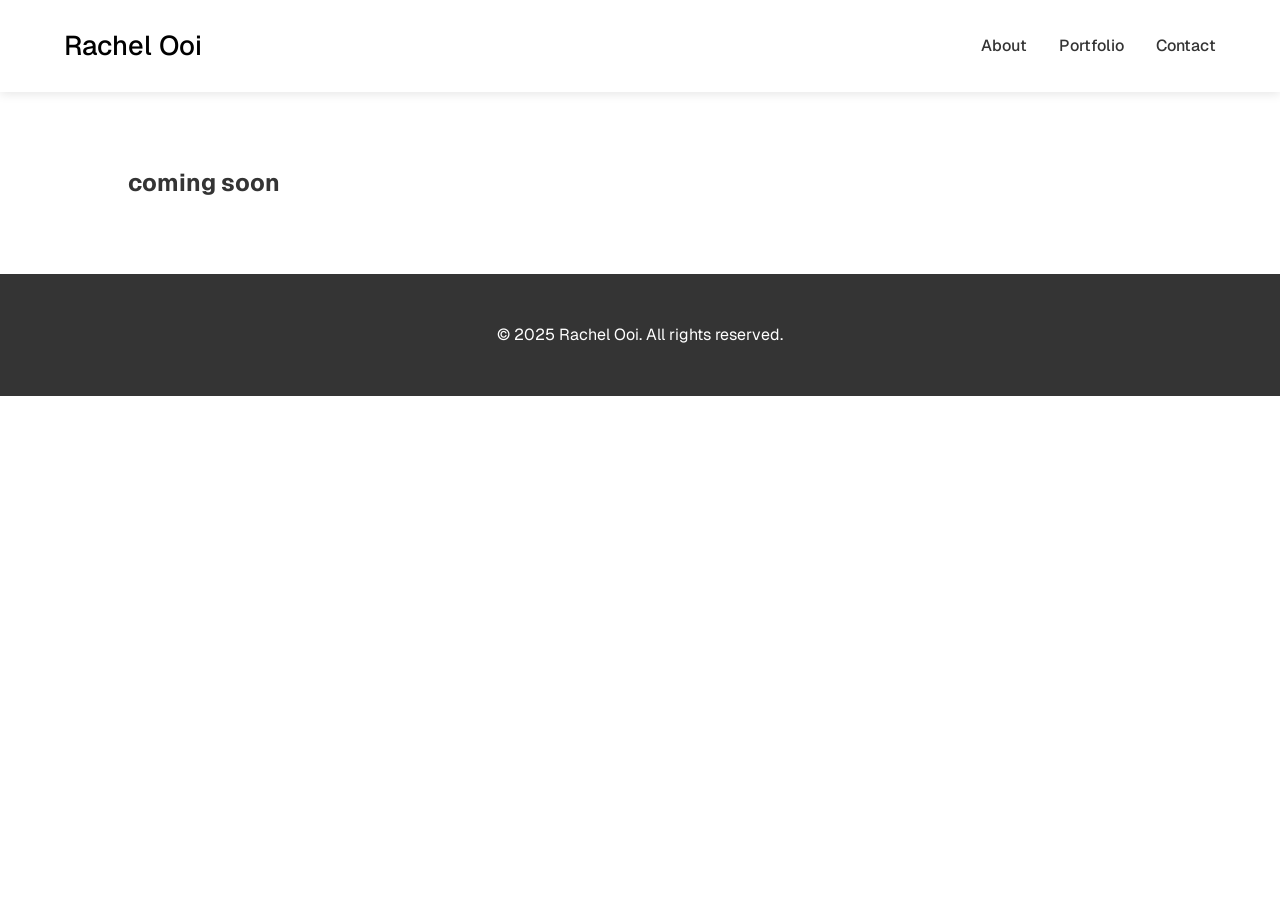
==== about.html @ 4c937dad "add pages (no content)" ====
<!DOCTYPE html>
<html lang="en">
<head>
    <meta charset="UTF-8">
    <meta name="viewport" content="width=device-width, initial-scale=1.0">
    <title>Rachel Ooi</title>
    <link rel="stylesheet" href="style.css">
    <link rel="preconnect" href="https://fonts.googleapis.com">
    <link rel="preconnect" href="https://fonts.gstatic.com" crossorigin>
    <link href="https://fonts.googleapis.com/css2?family=Caveat:wght@400..700&family=Geist:wght@100..900&display=swap" rel="stylesheet">   
</head>
<body>
    
    <div id="header-container">
       <div id="header"></div>
    </div>

    <!-- Text Sections -->
    <section class="text-section">
        <h1>coming soon</h1>
    </section>

    <div id="footer"></div>
    
    <button id="back-to-top" title="Back to Top">↑</button>

    <script src="script.js"></script>
</body>
</html>
---- style.css ----
/* style.css */
/* Reset & Base Styles */
* {
    margin: 0;
    padding: 0;
    box-sizing: border-box;
}

html {
  scroll-padding-top: 100px; /* Height of your navbar + 5-10px extra */
}

:root {
    --primary: #000000;
    --secondary: #707070;
    --dark: #343434;
    --light: #ffffff;
    --accent1: #ff4722;
    --accent2: #4ecdc4; /* unused */
}

body {
    font-family: 'Geist', Arial, sans-serif;
    line-height: 1.6;
    color: var(--dark);
    background-color: var(--light);
    margin: 0;
    min-height: 100vh;
    display: flex;
    flex-direction: column;
}

/* Header Styles */

#header-container {
    position: sticky;
    top: 0;
    z-index: 1000;
    width: 100%;
}

header {
    background-color: white;
    position: sticky;
    top: 0;
    z-index: 1000;
    box-shadow: 0 2px 10px rgba(0,0,0,0.1);
}

nav {
    display: flex;
    justify-content: space-between;
    align-items: center;
    padding: 1.5rem 5%;
    max-width: 1400px;
    margin: 0 auto;
}

.logo {
    font-size: 1.7rem;
    font-weight: 500;
    color: var(--primary);
}

.nav-links {
    display: flex;
    list-style: none;
}

.nav-links li {
    margin-left: 2rem;
}

.nav-links a {
    text-decoration: none;
    color: var(--dark);
    font-weight: 500;
}

.link {
    text-decoration: none;
    font-weight: 500;
    color: var(--primary);
}

.link:hover{
    text-decoration: underline;
    cursor: pointer;
}

.hamburger {
    display: none;
    cursor: pointer;
    background: transparent;
    border: none;
    width: 40px;
    height: 40px;
    position: relative;
    z-index: 1000;
}

.hamburger span {
    display: block;
    width: 30px;
    height: 3px;
    background: var(--primary);
    margin: 6px 0;
    border-radius: 3px;
    transition: all 0.4s cubic-bezier(0.68, -0.55, 0.27, 1.55);
    transform-origin: center;
}

/* Hamburger animation when active */
.hamburger.active span:nth-child(1) {
    transform: translateY(9px) rotate(45deg);
    background: var(--accent1);
}

.hamburger.active span:nth-child(2) {
    opacity: 0;
    transform: scale(0);
}

.hamburger.active span:nth-child(3) {
    transform: translateY(-9px) rotate(-45deg);
    background: var(--accent1);
}

/* Hero Banner */
.hero-banner {
  position: relative;
  height: 90vh; /* Adjustable height */
  max-height: 700px; /* Prevents excessive height on large screens */
  min-height: 600px; /* Minimum height */
  overflow: hidden;
  margin-bottom: 4rem; /* Creates space for next section */
}

.hero-image {
  position: absolute;
  width: 100%;
  height: 100%;
  object-fit: cover;
  z-index: 1;
}

.hero-overlay {
  position: absolute;
  top: 0;
  left: 0;
  width: 100%;
  height: 100%;
  background: linear-gradient(
    to bottom, 
    rgba(0,0,0,0.7) 0%, 
    rgba(0,0,0,0.3) 50%,
    transparent 100%
  );
  z-index: 2;
}

.hero-content {
  position: absolute;
  bottom: 15%; /* Positions content above bottom */
  left: 10%;
  max-width: 650px;
  color: white;
  z-index: 3;
  padding-right: 2rem;
}


.hero-content h1 {
  font-size: clamp(3rem, 5.5vw, 4.5rem);
  line-height: 1.15;
}

.underlined-placeholder.underlined-placeholder {
    color: transparent;
    font-family: 'Caveat', cursive;
    font-size: clamp(6rem, 8vw, 10rem);
    text-decoration: underline;
    text-decoration-color: var(--accent1);
    text-decoration-thickness: 4px;
    text-underline-offset: 8px;
    white-space: nowrap;
    font-weight: 700;
}

/*Chained selector to itself to increase specificity and override size of h1*/

.animated-text.animated-text {
    position: absolute;
    top: 0;
    left: 0;
    width: 0;
    overflow: hidden;
    white-space: nowrap;
    color: white;
    font-family: 'Caveat', cursive;
    font-size: clamp(6rem, 8vw, 10rem);
    font-weight: 700;
}

@keyframes handwriting {
    from { width: 0; }
    to { width: 100%; }
}


/* Text Sections */
.text-section {
    display: block;
    padding: 4.5rem 10%;
}

.content {
    max-width: 1400px;
    margin: 0 auto;
}


#portfolio {
    font-weight: 600;
    font-size: clamp(2.75rem, 3vw, 3.5rem);
    text-align: center;
    padding-bottom: 20px;
    color: var(--primary);
}

h2 {
    font-size: clamp(1.75rem, 2vw, 2.5rem);
    margin-bottom: 1.5rem;
    color: var(--primary);
    font-weight: 580;
}

.text-section p {
    margin-bottom: 1.2rem;
    font-weight: 300;
    font-size: clamp(1.1rem, 1.25vw, 1.3rem);
}

.project-category {
    text-align: center;
    color: var(--primary);
}

.text-section button {
    font-weight: 300;
    font-size: clamp(1.1rem, 1.25vw, 1.3rem);
}

/* Text section grid layouts */

#about {
    display: flex;
    gap: 80px;
    align-items: center;
    margin-bottom: 7%;
}

.content {
    flex: 75%;
}

.headshot {
    flex: 25%;
}

.headshot-image {
    border-radius: 50%;
    aspect-ratio: 1/1;
    height: clamp(300px, 30vw, 500px);
    object-fit: cover;
    margin: 0 auto;
    transition: height 0.3s ease;
}

#contact {
    display: flex;
    gap: 80px;
    align-items: top;
    padding-top: 3rem;
    padding-bottom: 7rem;
}

#contact p {
    margin: 0;
}

.end {
    flex: 25%;
}

.end-image {
    border-radius: 5%;
    height: clamp(200px, 45vw, 600px);
    object-fit: cover;
    margin: 0 auto;
    transition: height 0.3s ease;
}

/* Project tiles layouts */

#projects {
    padding-top: 0;
}

.project-box {
    display: grid;
    gap: 4vw;
    padding-bottom: 80px;
    grid-template-columns: 1fr 1fr;
    grid-auto-rows: 1fr;
}

.project-item {
    min-width: 300px;
    max-width: 550px;
    display: flex;
    border-radius: 8px;
    background: #ffffff;
    transition: transform 0.3s ease;
}

.project-item:hover, 
.project-item:active {
    transform: translateY(-5px);
}

.project-link {
    display: flex;
    flex-direction: column;
    align-items: center;
    text-align: center;
    padding: 0;
    text-decoration: none;
    color: var(--dark);
    width: 100%;
}

.project-img {
    width: 100%;
    aspect-ratio: 1.58/1;
    object-fit: cover;
    border-radius: 8px;
    margin-bottom: 15px;
}

.project-name {
    font-weight: 600;
    margin: 7px 0;
    font-size: 1.25rem;
    color: var(--dark);
}

.project-byline {
    color: var(--secondary);
    font-size: 1rem;
}


/* Contact Button */

.contact-btn {
    border: 0;
    display: inline-block;
    padding: 1.3rem 1rem;
    background-color: var(--primary);
    color: white;
    text-decoration: none;
    border-radius: 4px;
    transition: background 0.3s;
}

.contact-btn:hover {
    background-color: var(--accent1);
}

#copy-text {
    display: block;
    padding: 0.8rem 0 0 0;    
    cursor: pointer; 
    font-weight: 500;
}

/* back to top button */

#back-to-top {
  position: fixed;
  bottom: 20px;
  right: 20px;
  padding: 10px 15px;
  font-size: 18px;
  background-color: var(--secondary);
  color: white;
  border: none;
  border-radius: 50%;
  box-shadow: 0 2px 5px rgba(0, 0, 0, 0.2);
  cursor: pointer;
  display: none; /* Initially hidden */
  z-index: 1000; /* Ensure it stays above other elements */
}

#back-to-top:hover {
  background-color: var(--accent1);
}

/* Footer */
footer {
    background-color: var(--dark);
    color: white;
    text-align: center;
    padding: 3rem;
}

/*
.social-links {
    margin-top: 1.5rem;
}

.social-links a {
    color: var(--secondary);
    margin: 0 1rem;
    text-decoration: none;
}
*/

/* Responsive Design */
@media (max-width: 768px) {

    .hero-banner {
    height: 75vh;
    min-height: 400px;
    }
  
    .hero-content {
    left: 5%;
    bottom: 10%;
    padding-right: 5%;
    }
  
    .hero-overlay {
    background: linear-gradient(
      to bottom, 
      rgba(0,0,0,0.7) 0%, 
      rgba(0,0,0,0.4) 70%,
      transparent 100%
    );
    }

    .underlined-placeholder.underlined-placeholder {
    font-size: clamp(5.5rem, 7vw, 9rem);
    }

    .animated-text.animated-text {
    font-size: clamp(5.5rem, 7vw, 9rem);
    }

    .nav { 
        padding: 1rem;
    }
    
    .nav-links a {
        font-size: clamp(2.5rem, 3vw, 4rem);
        color: var(--primary);
    }

    .nav-links li {
        margin: 1.5rem 0;
    }

    .hamburger {
        display: block;
    }

    .nav-links.active {
        right: 0;
    }

    .nav-links {
        position: fixed;
        top: 0;
        right: -100%;
        height: 100vh;
        width: 100%;
        background: var(--light);
        flex-direction: column;
        align-items: center;
        justify-content: center;
        transition: right 0.5s ease;
        z-index: 900;
    }
    
   .logo {
        position: relative;
        z-index: 1001;
   }
    
    .text-section {
        padding: 4rem 1.5rem;
    }

    #about {
        flex-direction: column;
        gap: 30px;
        margin-bottom: 10vh;
    }

    .project-category {
        padding-top: 5%;
        text-align: left;
    }

    .project-box {
        grid-template-columns: 1fr;
        grid-auto-rows: auto;
        gap: 10vh;
        padding: 0px;
        margin-bottom: 10vh;
    }

    .project-link {
    align-items: flex-start;
    text-align: left;
    }

    .project-item {
        min-width: 200px;
    }

    #portfolio {
        text-align: left;
    }

    .portfolio-box {
        padding-bottom: 2rem;
    }

    #contact {
        flex-direction: column;
        gap: 30px;
        padding-top: 1rem;
    }

    .end-image {
    height: clamp(200px, 120vw, 600px);
    }

    #copy-text {
    display: block;
    padding: 1rem 0;
    }
}
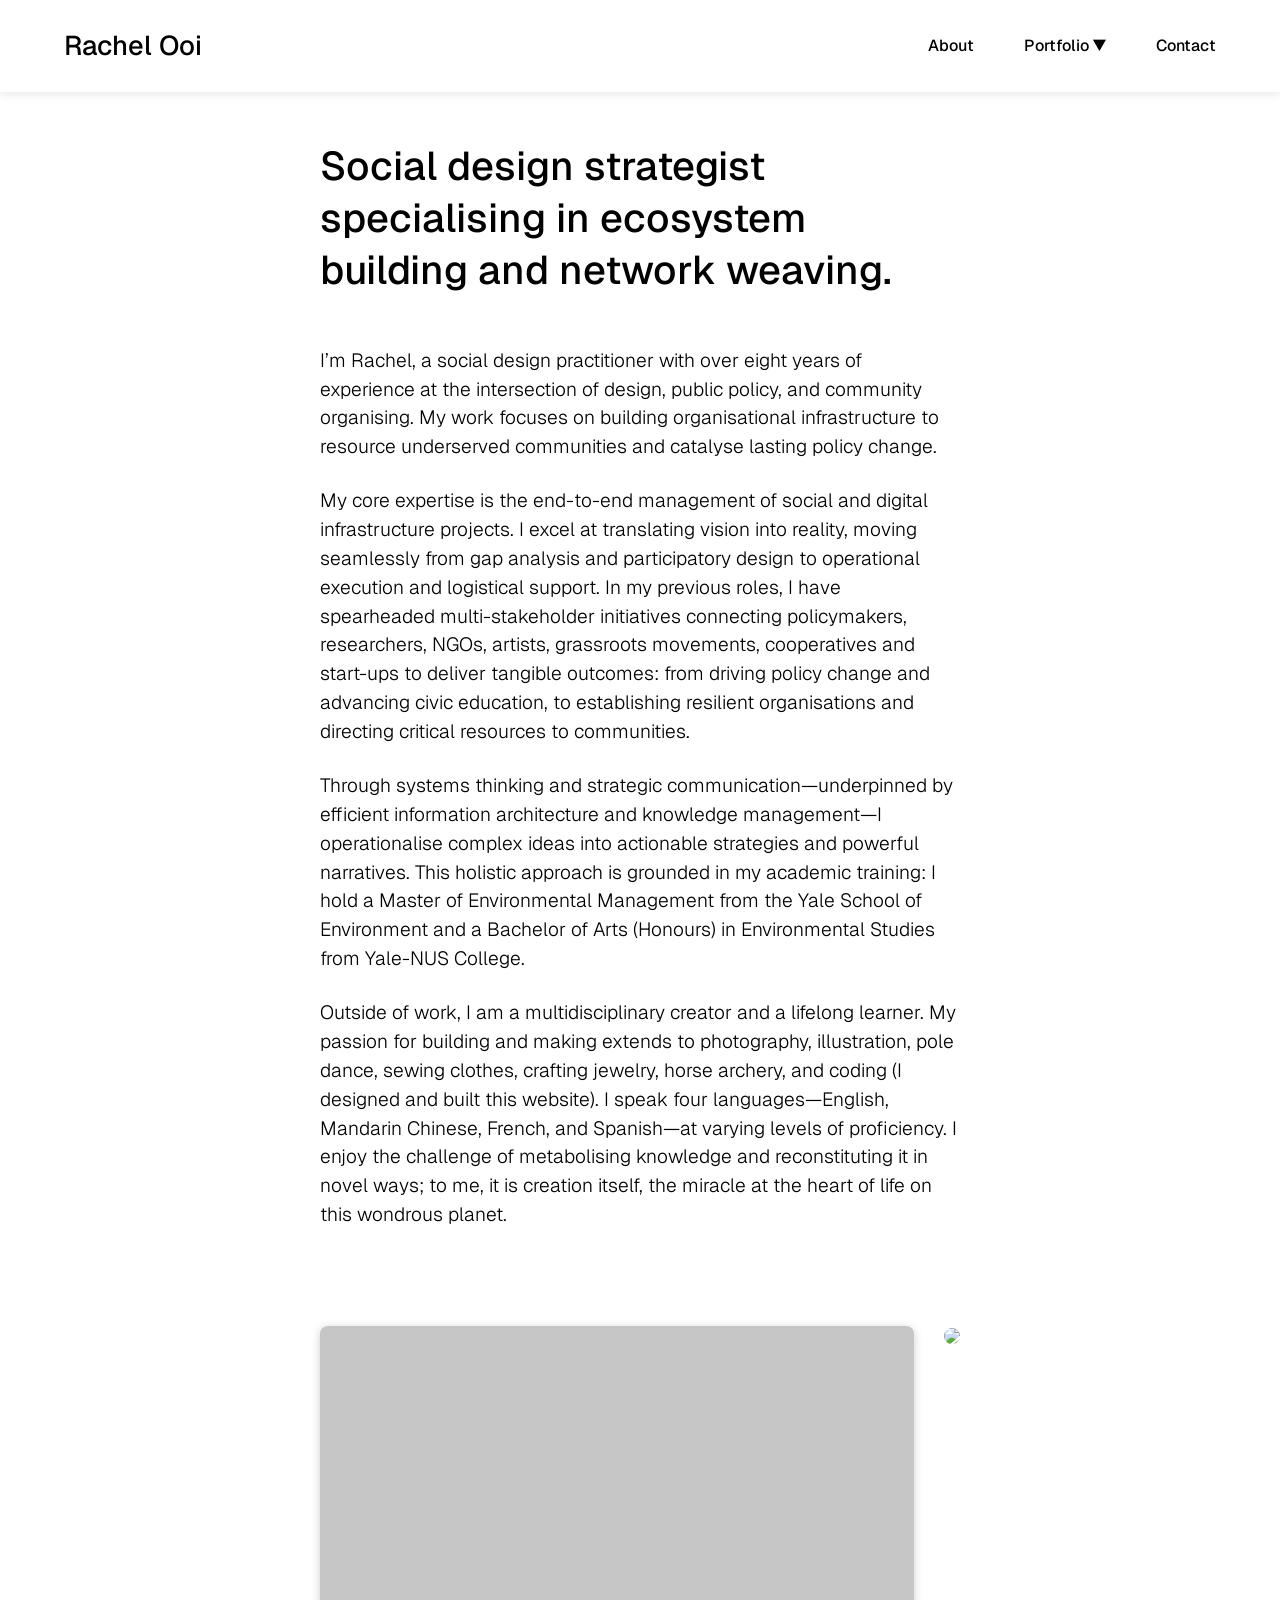
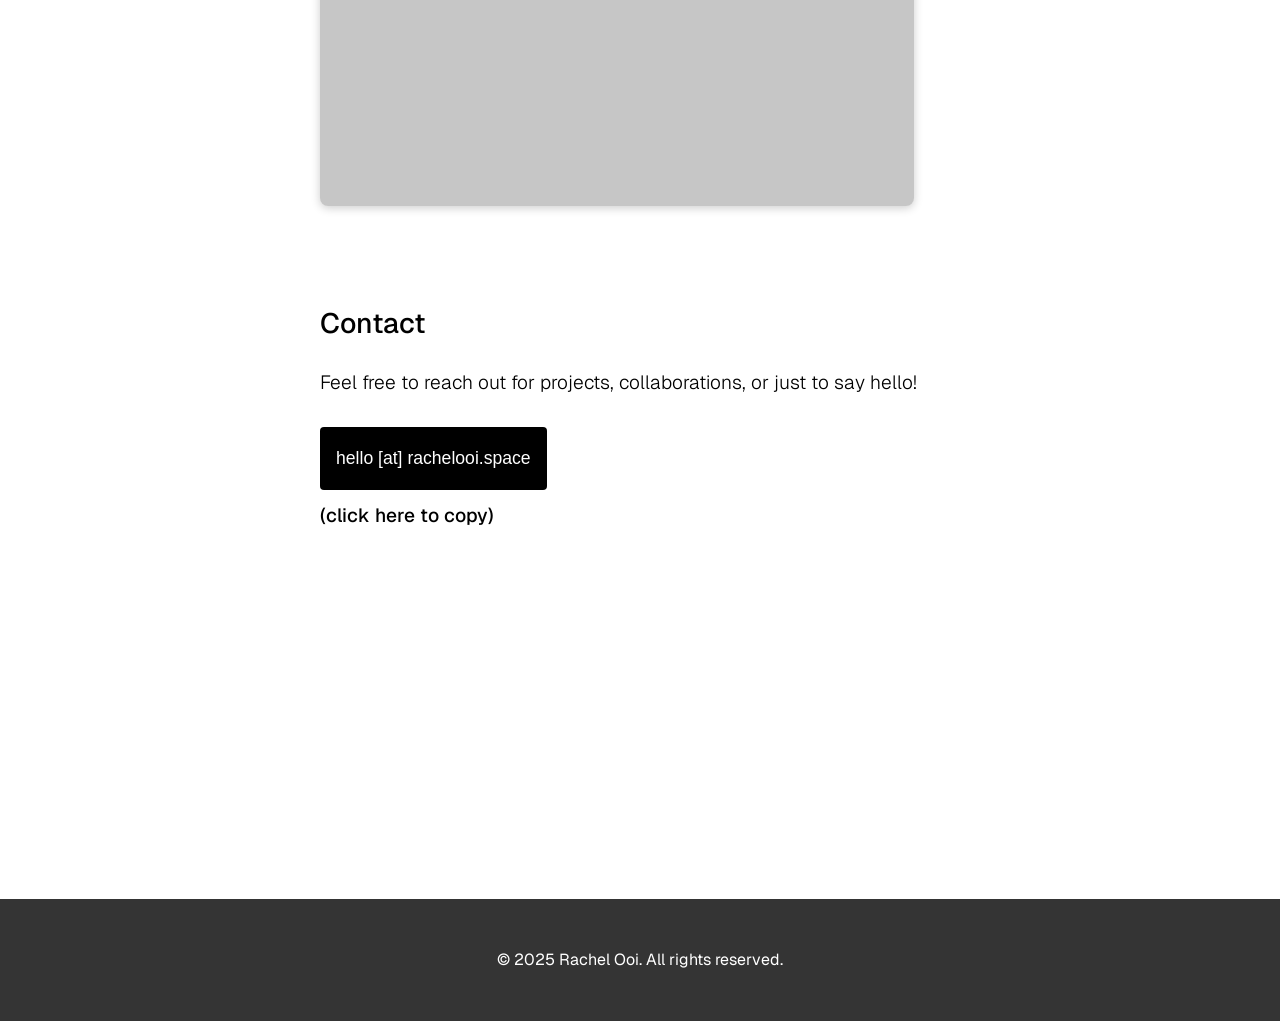
==== commit f22e338a: "populate about page" ====
--- a/about.html
+++ b/about.html
@@ -15,10 +15,51 @@
        <div id="header"></div>
     </div>
 
-    <!-- Text Sections -->
-    <section class="text-section">
-        <h1>coming soon</h1>
+    <!-- Text Section -->
+    <section class="project-page">
+        <h1>Social design strategist specialising in ecosystem building and network weaving.</h1>
+        <br>
+        <br>
+        <p>I’m Rachel, a social design practitioner with over eight years of experience at the intersection of design, public policy, and community organising. My work focuses on building organisational infrastructure to resource underserved communities and catalyse lasting policy change.</p>
+        <br>
+        <p>My core expertise is the end-to-end management of social and digital infrastructure projects. I excel at translating vision into reality, moving seamlessly from gap analysis and participatory design to operational execution and logistical support. In my previous roles, I have spearheaded multi-stakeholder initiatives connecting policymakers, researchers, NGOs, artists, grassroots movements, cooperatives and start-ups to deliver tangible outcomes: from driving policy change and advancing civic education, to establishing resilient organisations and directing critical resources to communities.</p>
+        <br>
+        <p>Through systems thinking and strategic communication—underpinned by efficient information architecture and knowledge management—I operationalise complex ideas into actionable strategies and powerful narratives. This holistic approach is grounded in my academic training: I hold a Master of Environmental Management from the Yale School of Environment and a Bachelor of Arts (Honours) in Environmental Studies from Yale-NUS College.</p>
+        <br>
+        <p>Outside of work, I am a multidisciplinary creator and a lifelong learner. My passion for building and making extends to photography, illustration, pole dance, sewing clothes, crafting jewelry, horse archery, and coding (I designed and built this website). I speak four languages—English, Mandarin Chinese, French, and Spanish—at varying levels of proficiency. I enjoy the challenge of metabolising knowledge and reconstituting it in novel ways; to me, it is creation itself, the miracle at the heart of life on this wondrous planet.</p>
     </section>
+
+
+    <!-- Media Section -->
+    <section class="about-media">
+        <div class="video-container">
+            <video class="gallop-video" width="360" height="480" autoplay loop muted playsinline>
+            <source src="About/gallop_original.webm" type="video/webm">
+            <source src="About/gallop_original.mp4" type="video/mp4">
+            Your browser does not support the video tag.
+            </video> 
+            <div class="video-overlay"></div>
+        </div>
+        <div >
+            <img src="About/DSC_2757 copy.jpg" class="about-image">
+        </div>
+    </section>
+
+
+
+    <!-- Contact Section -->
+    <section class="project-page">
+        <div class="content">
+            <h3>Contact</h3>
+            <br>
+            <p>Feel free to reach out for projects, collaborations, or just to say hello!<br><br></p>
+            <button id="contact-btn" class="contact-btn">contact me</button><p id="copy-text">(click here to copy)</p>
+        </div>
+    </section>
+
+    <div class="padding-bottom">
+        <!-- Just for negative space on the bottom of the page -->
+    </div>
 
     <div id="footer"></div>
     
--- a/style.css
+++ b/style.css
@@ -35,7 +35,7 @@
 #header-container {
     position: sticky;
     top: 0;
-    z-index: 1000;
+    z-index: 1001;
     width: 100%;
 }
 
@@ -43,7 +43,7 @@
     background-color: white;
     position: sticky;
     top: 0;
-    z-index: 1000;
+    z-index: 1001;
     box-shadow: 0 2px 10px rgba(0,0,0,0.1);
 }
 
@@ -60,32 +60,178 @@
     font-size: 1.7rem;
     font-weight: 500;
     color: var(--primary);
-}
-
+    text-decoration: none;
+}
+
+.logo:hover {
+    color: var(--accent1);
+}
+    
 .nav-links {
     display: flex;
     list-style: none;
-}
-
-.nav-links li {
-    margin-left: 2rem;
+    gap: 50px;
 }
 
 .nav-links a {
     text-decoration: none;
-    color: var(--dark);
+    color: var(--primary);
     font-weight: 500;
 }
 
+.nav-links a:hover {
+    color: var(--accent1);
+}
+
+/* Dropdown Base */
+.dropdown {
+    position: relative;
+    display: flex;
+    align-items: center;    
+}
+
+.dropdown-link {
+    text-decoration: none; 
+    color: var(--primary); 
+    font-weight: 500; 
+}
+
+.dropdown-link:hover {
+    color: var(--accent1);
+}
+
+.dropdown-toggle {
+    background: none;
+    border: none;
+    padding: 0;
+    cursor: pointer;
+    font: inherit;
+    display: inline-flex;
+    align-items: center;
+    color: var(--primary); 
+}
+
+.dropdown-toggle:focus {
+    outline: none;
+}
+
+.dropdown-toggle:hover {
+    color: var(--accent1);
+}
+
+/* Hidden by default */
+.dropdown-menu {
+    display: none;
+    flex-direction: column;
+    position: absolute;
+    top: 36px; /* sits just under navbar */
+    left: 50%;   /* start from the middle of parent <li> */
+    transform: translateX(-50%); /* shift back by half its width so it's centered */
+    background: white;
+    list-style: none;
+    padding: 0.5rem 0;
+    margin: 0;
+    min-width: 180px;
+    border-radius: 8px; 
+    z-index: 1000;
+    text-align: center;
+    transition: 0.1s ease-in-out;
+    box-shadow: 0 5px 15px rgba(0,0,0,0.1);
+}
+
+/* Caret */
+.caret {
+    font-size: 1rem;
+    transition: none;
+}
+
+/* Dropdown items */
+.dropdown-menu li {
+    margin: 0;
+}
+
+.dropdown-menu a {
+    display: block;
+    padding: 0.7rem 1rem;
+    color: var(--primary);
+    text-decoration: none;
+    white-space: nowrap;
+    cursor: pointer;
+}
+
+.dropdown-menu a:hover {
+    background: var(--light);
+    color: var(--accent1);
+}
+
+
+
+/* Show on hover (desktop only) */
+@media (min-width: 769px) {
+    .dropdown:hover .dropdown-menu {
+        display: block;
+    }
+  /* Bridge the gap caused by top:36px to move dropdown-menu lower*/
+    .dropdown:hover::before {
+        content: "";
+        position: absolute;
+        top: 100%;
+        left: 0;
+        height: 36px; /* matches your gap */
+        width: 100%;
+    }
+
+    .dropdown:hover button{
+        color: var(--accent1);
+    }
+}
+
+/* Mobile styles */
+@media (max-width: 768px) {
+    
+    .dropdown {
+        display: flex;
+        flex-direction: column;
+        align-items: center;
+    }
+
+    .dropdown-menu {
+        position: static;
+        transform: none;
+        box-shadow: none;
+        background: var(--light);
+        width: 100%;
+        left: 0;
+    }
+
+    .dropdown.active .dropdown-menu {
+        display: block;
+    }
+
+    .dropdown.active button {
+        color: var(--accent1);
+    }
+
+    .dropdown-menu.dropdown-menu a{
+        font-size: clamp(1.5rem, 2vw, 2.5rem);
+        padding: 0;
+    }
+
+    .dropdown-menu a:hover {
+        background: var(--light);
+        color: var(--accent1);
+    }
+}
+
 .link {
-    text-decoration: none;
     font-weight: 500;
+    text-decoration: underline;
     color: var(--primary);
 }
 
 .link:hover{
-    text-decoration: underline;
     cursor: pointer;
+    color: var(--accent1);
 }
 
 .hamburger {
@@ -360,6 +506,52 @@
     font-size: 1rem;
 }
 
+/* Under Construction */
+
+.construction-overlay {
+    position: absolute;
+    top: 0;
+    left: 0;
+    width: 100%;
+    height: 100%;
+    display: flex;
+    flex-direction: column;
+    align-items: center;
+    justify-content: center;
+    color: #fff;
+    text-align: center;
+    cursor: pointer;
+}
+
+.construction-content {
+    background: rgba(0, 0, 0, 0.7);
+    padding: 25px;
+    border-radius: 8px;
+    max-width: 80%;
+    backdrop-filter: blur(5px);
+    border: 2px solid rgba(255, 204, 0, 0.5);
+    animation: pulse 2s infinite;
+}
+
+.cone-icon {
+    font-size: 40px;
+    margin-bottom: 15px;
+    display: block;
+    text-align: center;
+}
+
+.construction-text {
+    font-size: 24px;
+    font-weight: bold;
+    margin-bottom: 8px;
+    letter-spacing: 1px;
+    color: #ffcc00;
+}
+
+.sub-text {
+    font-size: 14px;
+    opacity: 0.9;
+}
 
 /* Contact Button */
 
@@ -372,6 +564,8 @@
     text-decoration: none;
     border-radius: 4px;
     transition: background 0.3s;
+    font-weight: 300;
+    font-size: clamp(1.1rem, 1.25vw, 1.3rem);
 }
 
 .contact-btn:hover {
@@ -415,6 +609,212 @@
     padding: 3rem;
 }
 
+
+/* Project Page - Reused for About Page*/
+
+.project-page {
+    padding: 3rem 25%;
+}
+
+.project-page h1 {
+    font-size: 2.5rem;
+    color: var(--primary);
+    font-weight: 500;
+    line-height: 1.3;
+}
+
+.project-page h2 {
+    font-size: clamp(1.4rem, 1.5vw, 2rem);
+    color: var(--secondary);
+    font-weight: 400;
+    line-height: 1.5;
+    margin-bottom: 0;
+}
+
+.project-page h3 {
+    line-height: 1.5;
+    font-weight: 500;
+    color: var(--primary);
+    margin: 0;
+    font-size: clamp(1.75rem, 2vw, 2.25rem);
+}
+
+.project-page p {
+    line-height: 1.5;
+    font-weight: 300;
+    color: var(--primary);
+    margin: 0;
+    font-size: clamp(1.2rem, 1.4vw, 1.8rem);
+}
+
+.project-page ul {
+    padding-left: 2rem;
+}
+
+.project-page li {
+    padding-left: 0.5rem;
+    line-height: 1.5;
+    font-weight: 300;
+    color: var(--primary);
+    margin: 0;
+    font-size: clamp(1.2rem, 1.4vw, 1.8rem);
+}
+
+b {
+  font-weight: 500;
+}
+
+.padding-bottom {
+    padding-bottom: 25%;
+}
+
+.about-media {
+    padding: 3rem 25%;
+    display: flex;
+    gap: 30px;
+}
+
+.gallop-video {
+
+}
+
+.video-container {
+    position: relative;
+    width: 360px;
+    height: 480px;
+    overflow: hidden;
+    border-radius: 8px;
+    box-shadow: 0 2px 10px rgba(0, 0, 0, 0.2);
+    flex: 1;
+}
+
+/* to reduce contrast */
+.video-overlay {
+    position: absolute;
+    top: 0;
+    left: 0;
+    width: 100%;
+    height: 100%;
+    background-color: #424242;
+    opacity: 30%;
+    pointer-events: none;
+}
+
+.about-image {
+    flex: 1;
+    max-height: 480px;
+    border-radius: 8px;
+}
+
+/* Project Page Image Carousel */
+
+.carousel-container {
+    width: 75%;
+    max-width: 1200px;
+    margin: 0 auto 10% auto;
+    position: relative;
+    padding: 30px 0;
+}
+
+.carousel {
+    position: relative;
+    overflow: hidden;
+    border-radius: 8px;
+    box-shadow: 0 15px 35px rgba(0, 0, 0, 0.2);
+    background: #fff;
+    padding: 0 0 20px 0;
+}
+
+.carousel-track {
+    display: flex;
+    transition: transform 0.5s ease-in-out;
+    height: clamp(450px, 60vh, 600px); 
+}
+
+.carousel-slide {
+    flex: 0 0 auto;
+    height: 100%;
+    display: flex;
+    justify-content: center;
+    align-items: center;
+}
+
+.carousel-image {
+    height: 100%;
+    width: auto;
+    max-width: 100%;
+    object-fit: contain;
+    transition: transform 0.3s ease;
+}
+
+.carousel-button {
+    position: absolute;
+    top: 50%;
+    transform: translateY(-50%);
+    background: rgba(255, 255, 255, 0.7);
+    border: none;
+    width: 50px;
+    height: 50px;
+    border-radius: 50%;
+    display: flex;
+    justify-content: center;
+    align-items: center;
+    cursor: pointer;
+    transition: all 0.3s ease;
+    box-shadow: 0 2px 10px rgba(0, 0, 0, 0.2);
+    z-index: 10;
+}
+
+.carousel-button:hover {
+    background: rgba(255, 255, 255, 1);
+    transform: translateY(-50%) scale(1.1);
+}
+
+.carousel-button:active {
+    transform: translateY(-50%) scale(0.95);
+}
+
+.carousel-button.prev {
+    left: 15px;
+}
+
+.carousel-button.next {
+    right: 15px;
+}
+
+.carousel-button svg {
+    width: 24px;
+    height: 24px;
+    fill: #2c3e50;
+}
+
+.carousel-dots {
+    display: flex;
+    justify-content: center;
+    margin-top: 20px;
+}
+
+.carousel-dot {
+    width: 12px;
+    height: 12px;
+    border-radius: 50%;
+    background: rgba(44, 62, 80, 0.3);
+    margin: 0 5px;
+    cursor: pointer;
+    transition: all 0.3s ease;
+}
+
+.carousel-dot.active {
+    background: var(--accent1);
+    transform: scale(1.2);
+}
+
+.carousel-dot:hover {
+    background: var(--dark);
+    transform: scale(1.2);
+}
+
+
 /*
 .social-links {
     margin-top: 1.5rem;
@@ -463,36 +863,39 @@
     }
     
     .nav-links a {
-        font-size: clamp(2.5rem, 3vw, 4rem);
+        font-size: clamp(2rem, 2.5vw, 3rem);
         color: var(--primary);
-    }
-
-    .nav-links li {
-        margin: 1.5rem 0;
     }
 
     .hamburger {
         display: block;
     }
-
-    .nav-links.active {
-        right: 0;
-    }
-
+    
+    /* Navigation for mobile */
     .nav-links {
         position: fixed;
         top: 0;
-        right: -100%;
+        left: 0;
+        width: 100%;
         height: 100vh;
-        width: 100%;
         background: var(--light);
         flex-direction: column;
+        justify-content: center;
         align-items: center;
-        justify-content: center;
-        transition: right 0.5s ease;
-        z-index: 900;
-    }
-    
+        gap: 2rem;
+        transition: transform 0.3s ease-in-out;
+        transform: translateX(-100%);
+        z-index: 999;
+    }
+            
+    .nav-links.active {
+        transform: translateX(0);
+    }
+            
+    .caret {
+        font-size: clamp(2rem, 2.5vw, 3rem);
+    }
+
    .logo {
         position: relative;
         z-index: 1001;
@@ -538,6 +941,21 @@
         padding-bottom: 2rem;
     }
 
+    .project-page {
+        padding: 4rem 1.5rem;
+    }
+
+    .about-media {
+        padding: 4rem 1.5rem;
+    }
+
+    .carousel-container {
+        width: 90%;
+        margin: 0 auto 10% auto;
+        position: relative;
+        padding: 30px 0;
+    }
+
     #contact {
         flex-direction: column;
         gap: 30px;
@@ -552,4 +970,14 @@
     display: block;
     padding: 1rem 0;
     }
-}
+    
+    .carousel-track {
+        height: clamp(200px, 40vh, 400px); 
+    }
+    
+    .carousel-button {
+        width: 40px;
+        height: 40px;
+    }
+
+}
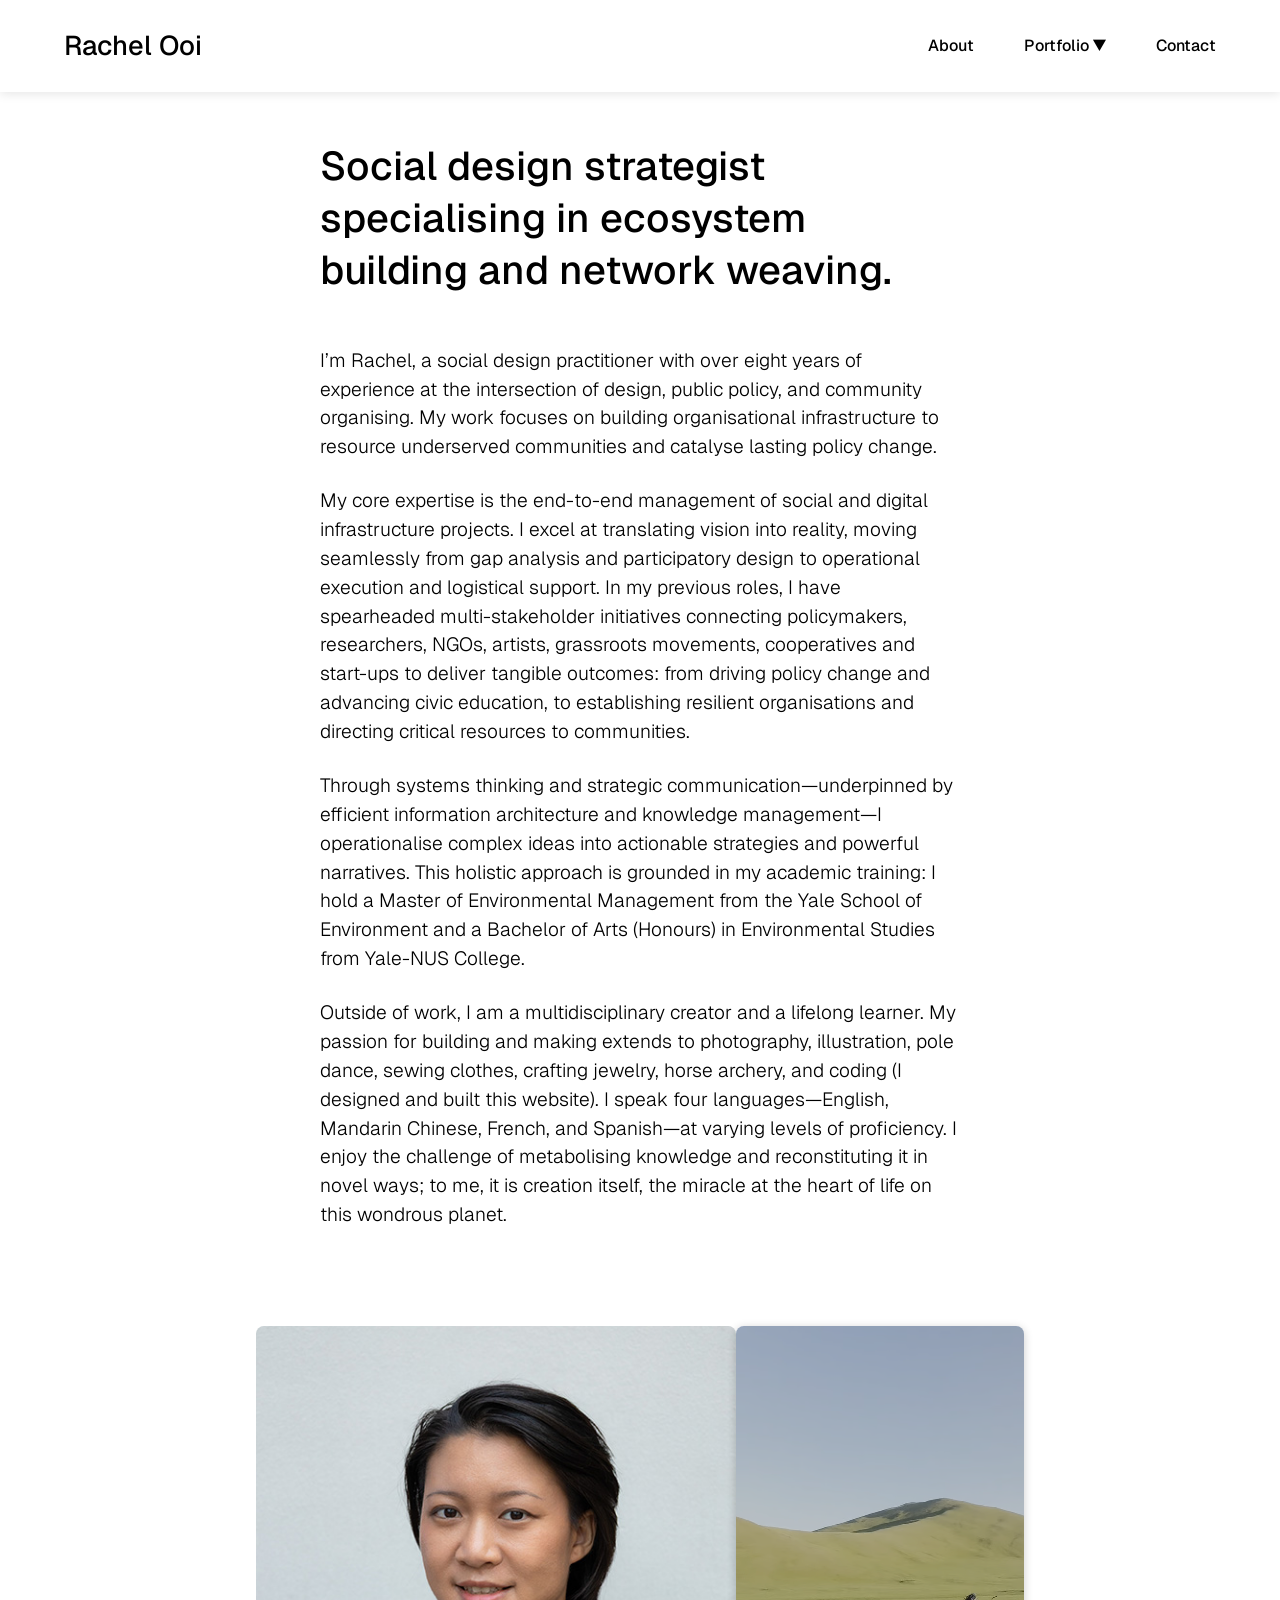
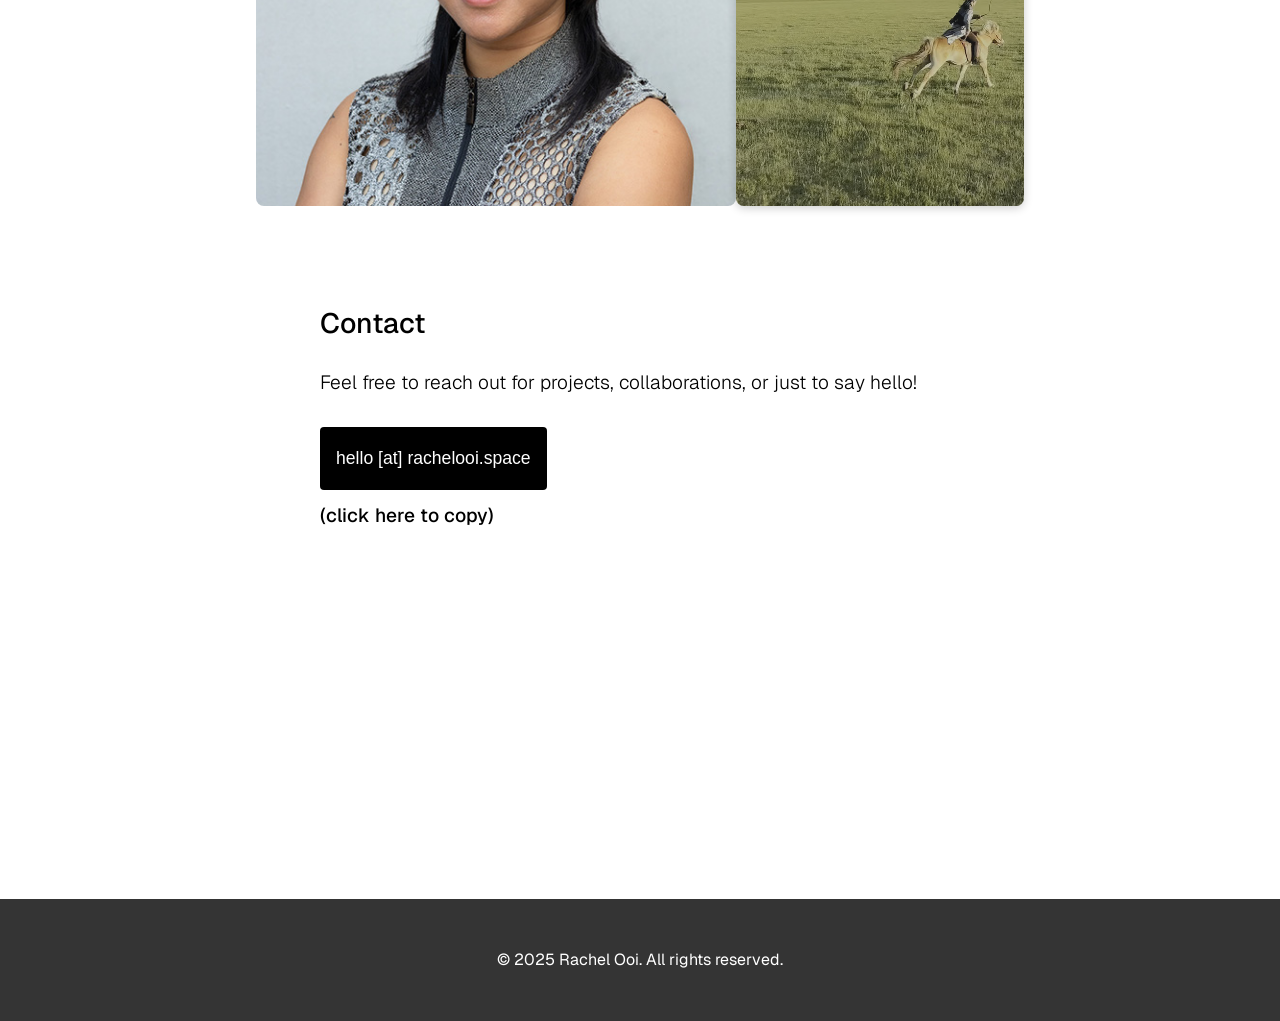
==== commit 2d535fc3: "Change about image" ====
--- a/about.html
+++ b/about.html
@@ -32,6 +32,11 @@
 
     <!-- Media Section -->
     <section class="about-media">
+
+        <div class="about-headshot">
+            <img src="Headshot_500.jpg" alt="portrait of a smiling woman with shoulder-length black hair against a clean grey backdrop" class="about-headshot">
+        </div>
+
         <div class="video-container">
             <video class="gallop-video" width="360" height="480" autoplay loop muted playsinline>
             <source src="About/gallop_original.webm" type="video/webm">
@@ -40,9 +45,7 @@
             </video> 
             <div class="video-overlay"></div>
         </div>
-        <div >
-            <img src="About/DSC_2757 copy.jpg" class="about-image">
-        </div>
+
     </section>
 
 
--- a/style.css
+++ b/style.css
@@ -669,13 +669,14 @@
 }
 
 .about-media {
-    padding: 3rem 25%;
-    display: flex;
-    gap: 30px;
-}
-
-.gallop-video {
-
+    padding: 3rem 20%;
+    display: flex;
+    justify-content: space-evenly;
+}
+
+.about-headshot {
+    max-height: 480px;
+    border-radius: 8px;
 }
 
 .video-container {
@@ -685,7 +686,6 @@
     overflow: hidden;
     border-radius: 8px;
     box-shadow: 0 2px 10px rgba(0, 0, 0, 0.2);
-    flex: 1;
 }
 
 /* to reduce contrast */
@@ -700,11 +700,7 @@
     pointer-events: none;
 }
 
-.about-image {
-    flex: 1;
-    max-height: 480px;
-    border-radius: 8px;
-}
+
 
 /* Project Page Image Carousel */
 
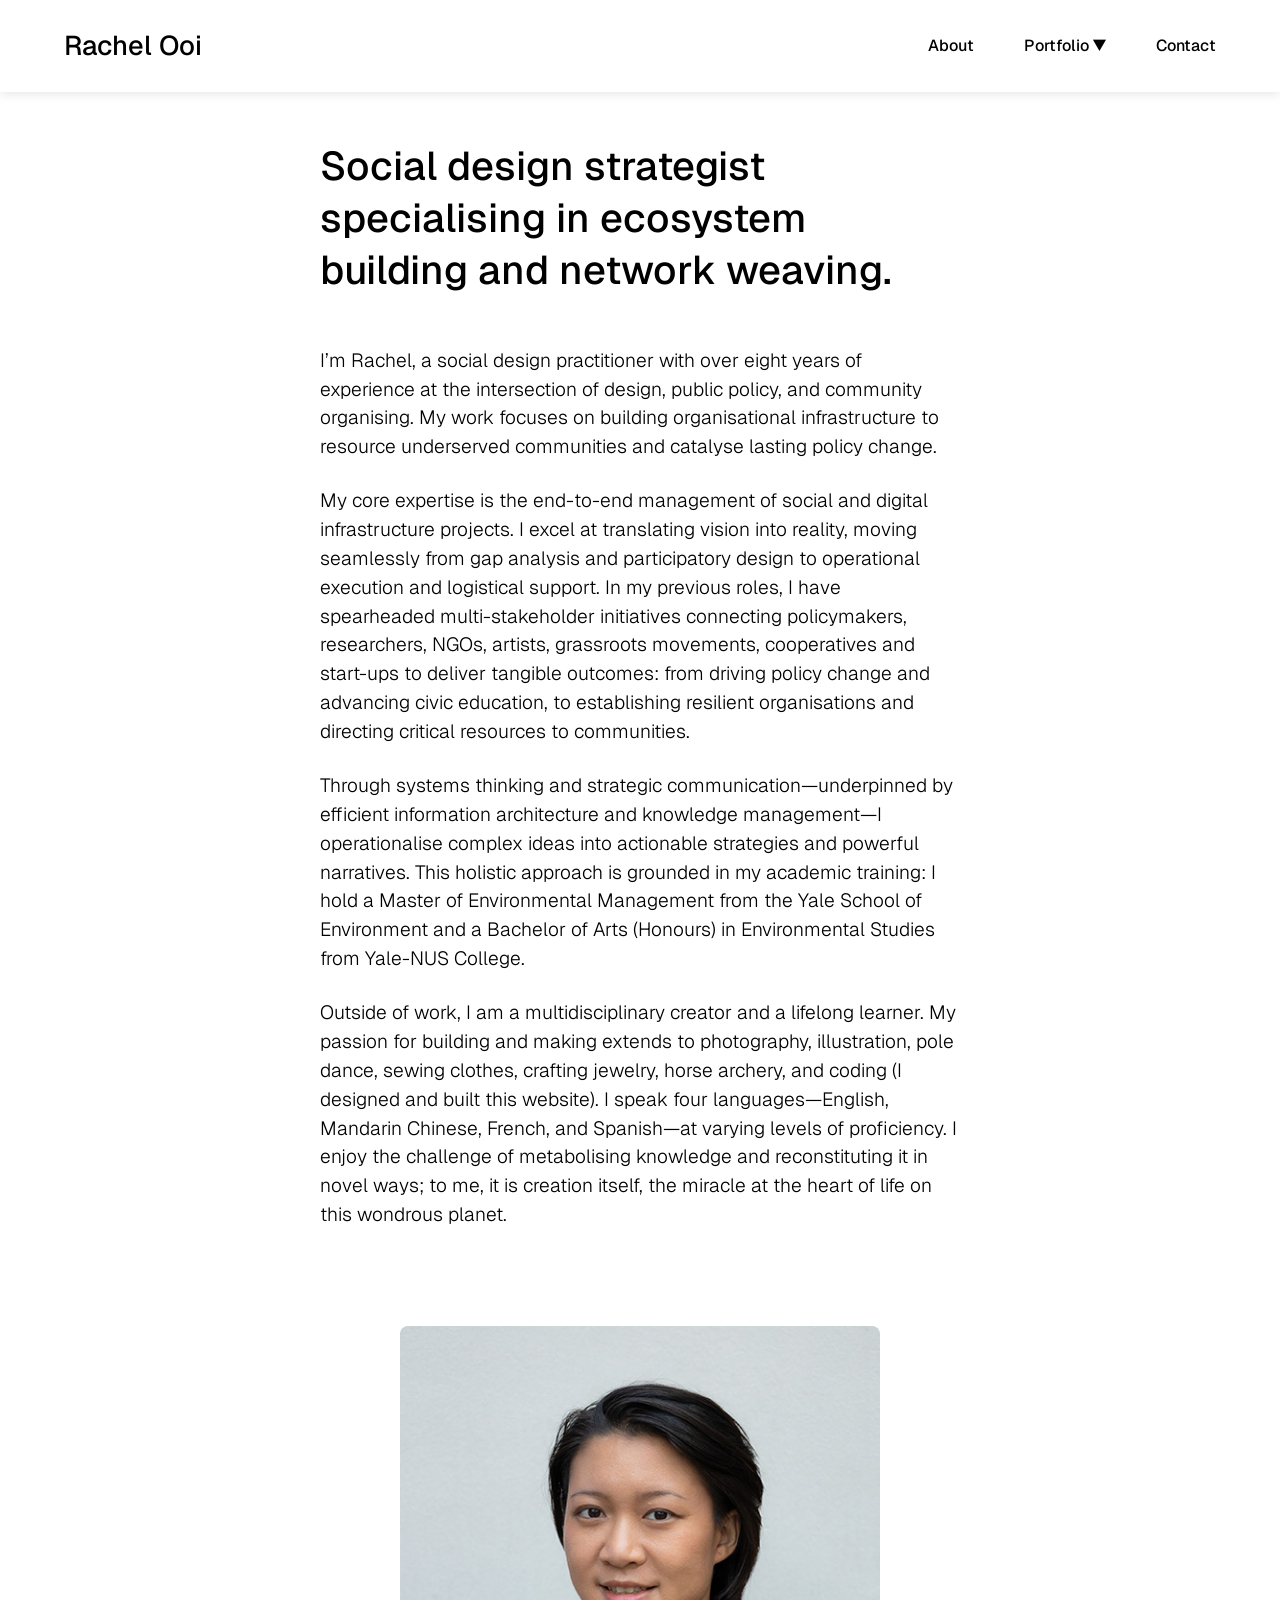
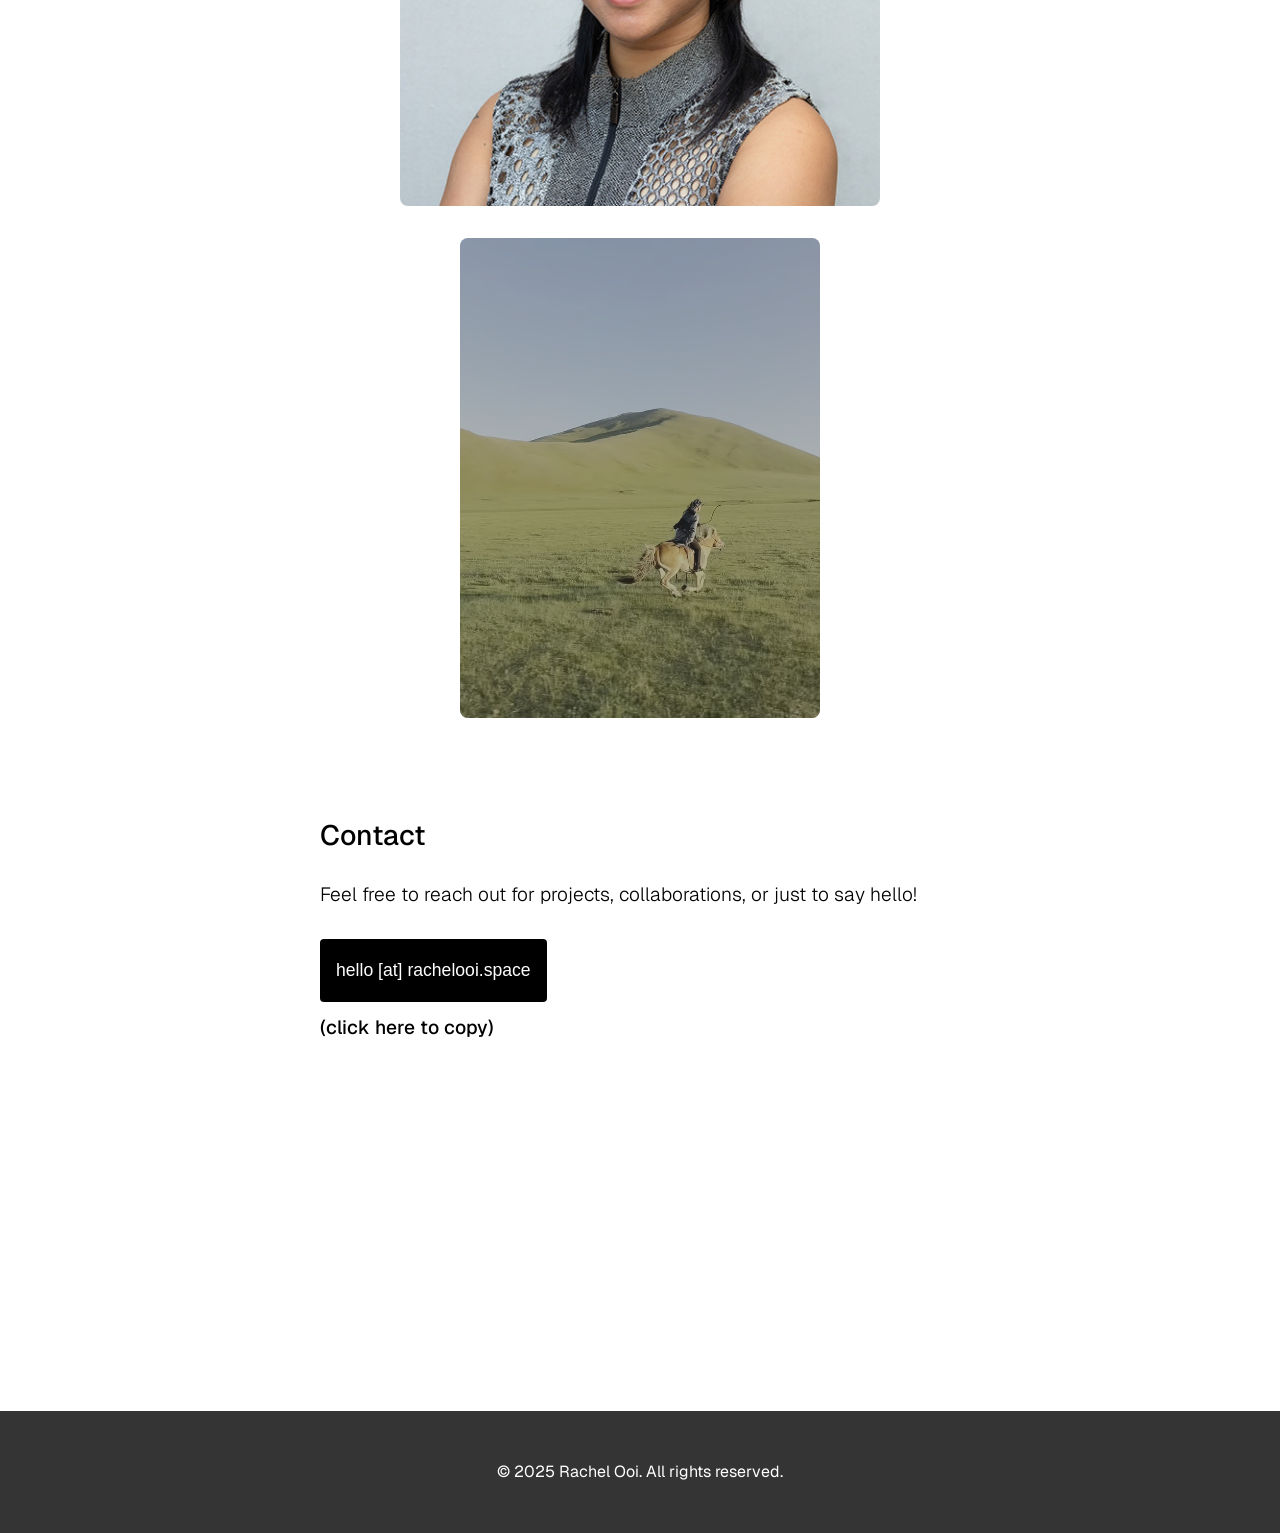
==== commit 59521826: "Change style for scaling about-media" ====
--- a/about.html
+++ b/about.html
@@ -33,7 +33,7 @@
     <!-- Media Section -->
     <section class="about-media">
 
-        <div class="about-headshot">
+        <div class="headshot-container">
             <img src="Headshot_500.jpg" alt="portrait of a smiling woman with shoulder-length black hair against a clean grey backdrop" class="about-headshot">
         </div>
 
--- a/style.css
+++ b/style.css
@@ -668,27 +668,46 @@
     padding-bottom: 25%;
 }
 
+/* Base styles for the about-media section */
 .about-media {
-    padding: 3rem 20%;
+    padding: 3rem 20%; /* Reduced side padding for smaller screens */
     display: flex;
     justify-content: space-evenly;
+    align-items: center;
+    flex-wrap: wrap; /* Allow items to wrap on smaller screens */
+    gap: 2rem; /* Space between items when they wrap */
+}
+
+.headshot-container {
+    flex: 0 1 auto;
+    max-width: 100%; /* Ensure it doesn't overflow container */
 }
 
 .about-headshot {
     max-height: 480px;
     border-radius: 8px;
+    width: 100%;
+    height: auto;
+    display: block; /* Remove any inline spacing */
 }
 
 .video-container {
     position: relative;
-    width: 360px;
-    height: 480px;
+    width: 100%;
+    max-width: 360px; /* Maximum size but will scale down */
     overflow: hidden;
     border-radius: 8px;
-    box-shadow: 0 2px 10px rgba(0, 0, 0, 0.2);
-}
-
-/* to reduce contrast */
+    aspect-ratio: 3/4; /* Maintain 360:480 aspect ratio (3:4) */
+}
+
+/* Video styling to maintain aspect ratio */
+.gallop-video {
+    width: 100%;
+    height: 100%;
+    object-fit: cover; /* Ensure video fills container while maintaining aspect ratio */
+}
+
+/* Video overlay for contrast reduction */
 .video-overlay {
     position: absolute;
     top: 0;
@@ -696,9 +715,10 @@
     width: 100%;
     height: 100%;
     background-color: #424242;
-    opacity: 30%;
+    opacity: 40%;
     pointer-events: none;
 }
+
 
 
 
@@ -976,4 +996,13 @@
         height: 40px;
     }
 
-}
+    .about-media {
+        padding: 2rem 5%; /* Further reduce padding */
+        flex-direction: column; /* Stack items vertically */
+    }
+    
+    .headshot-container, 
+    .video-container {
+        max-width: 80%; /* Allow containers to be a bit smaller on mobile */
+    }
+}
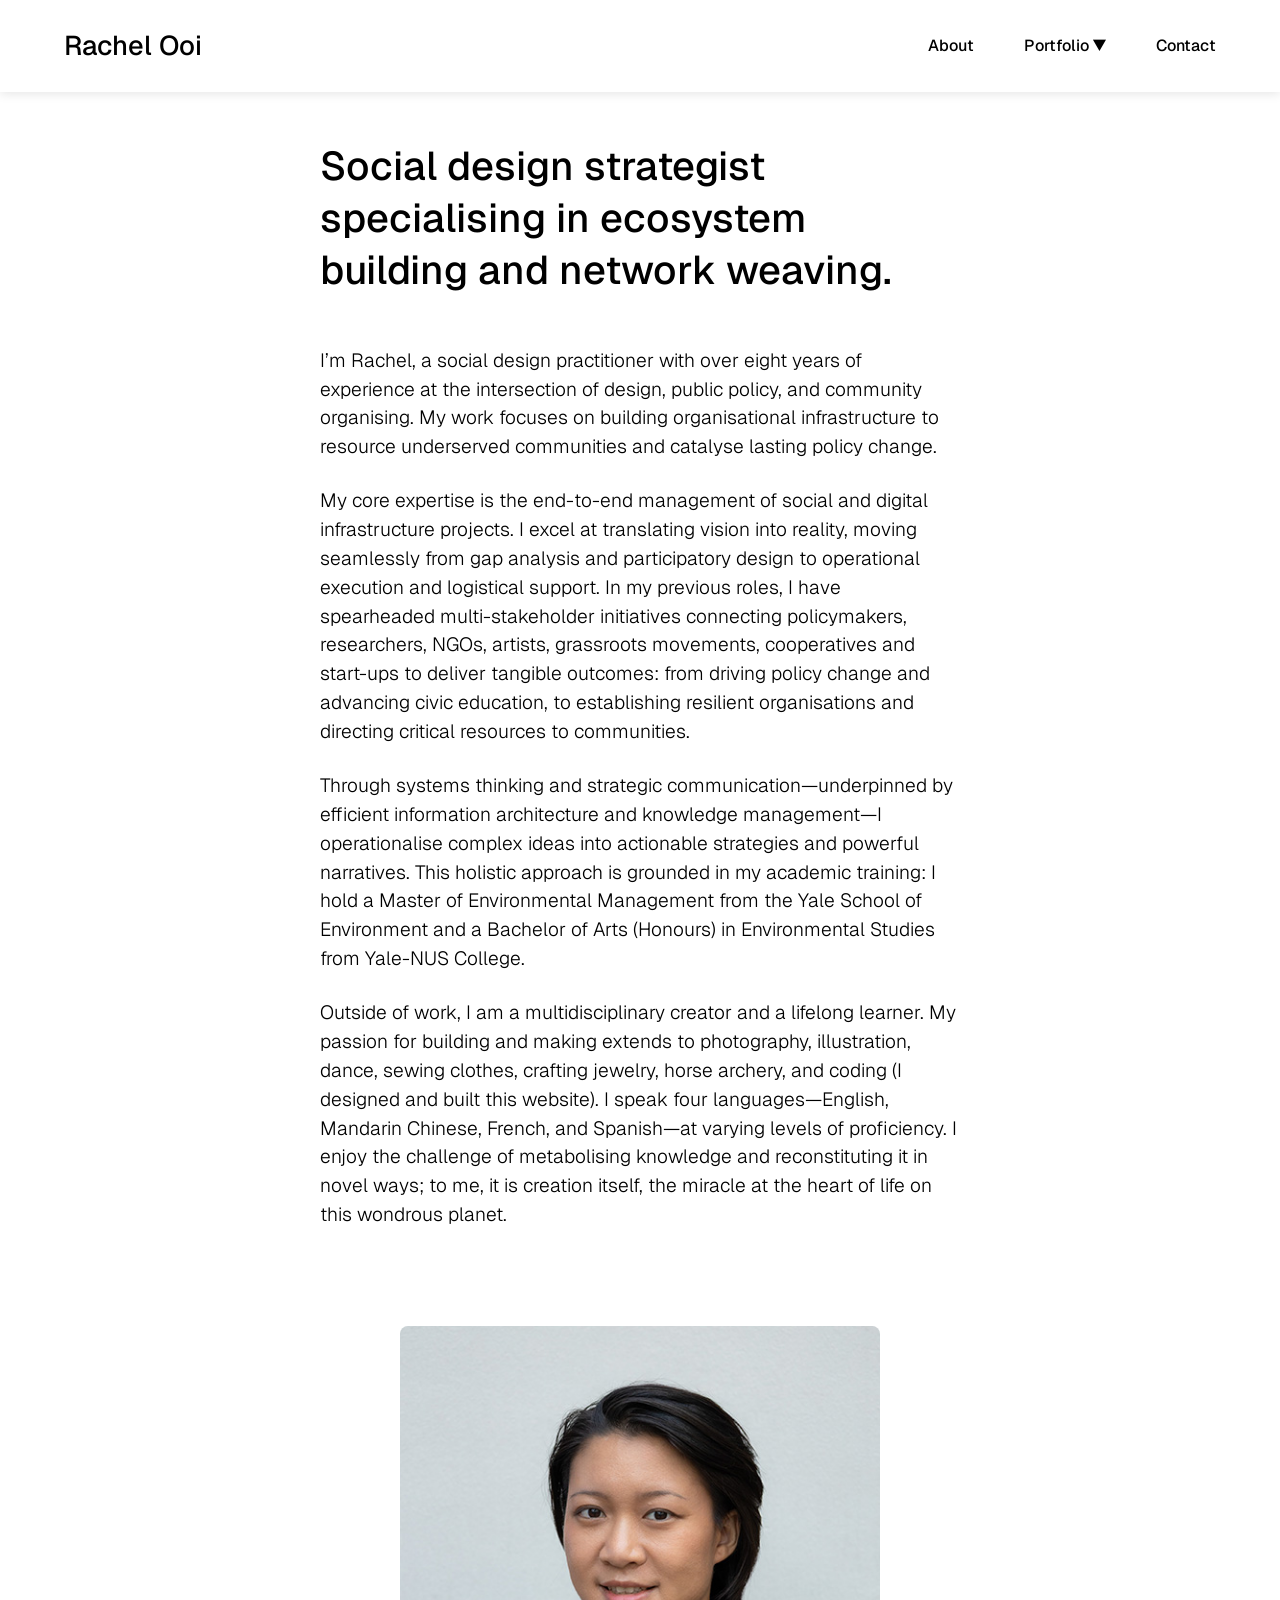
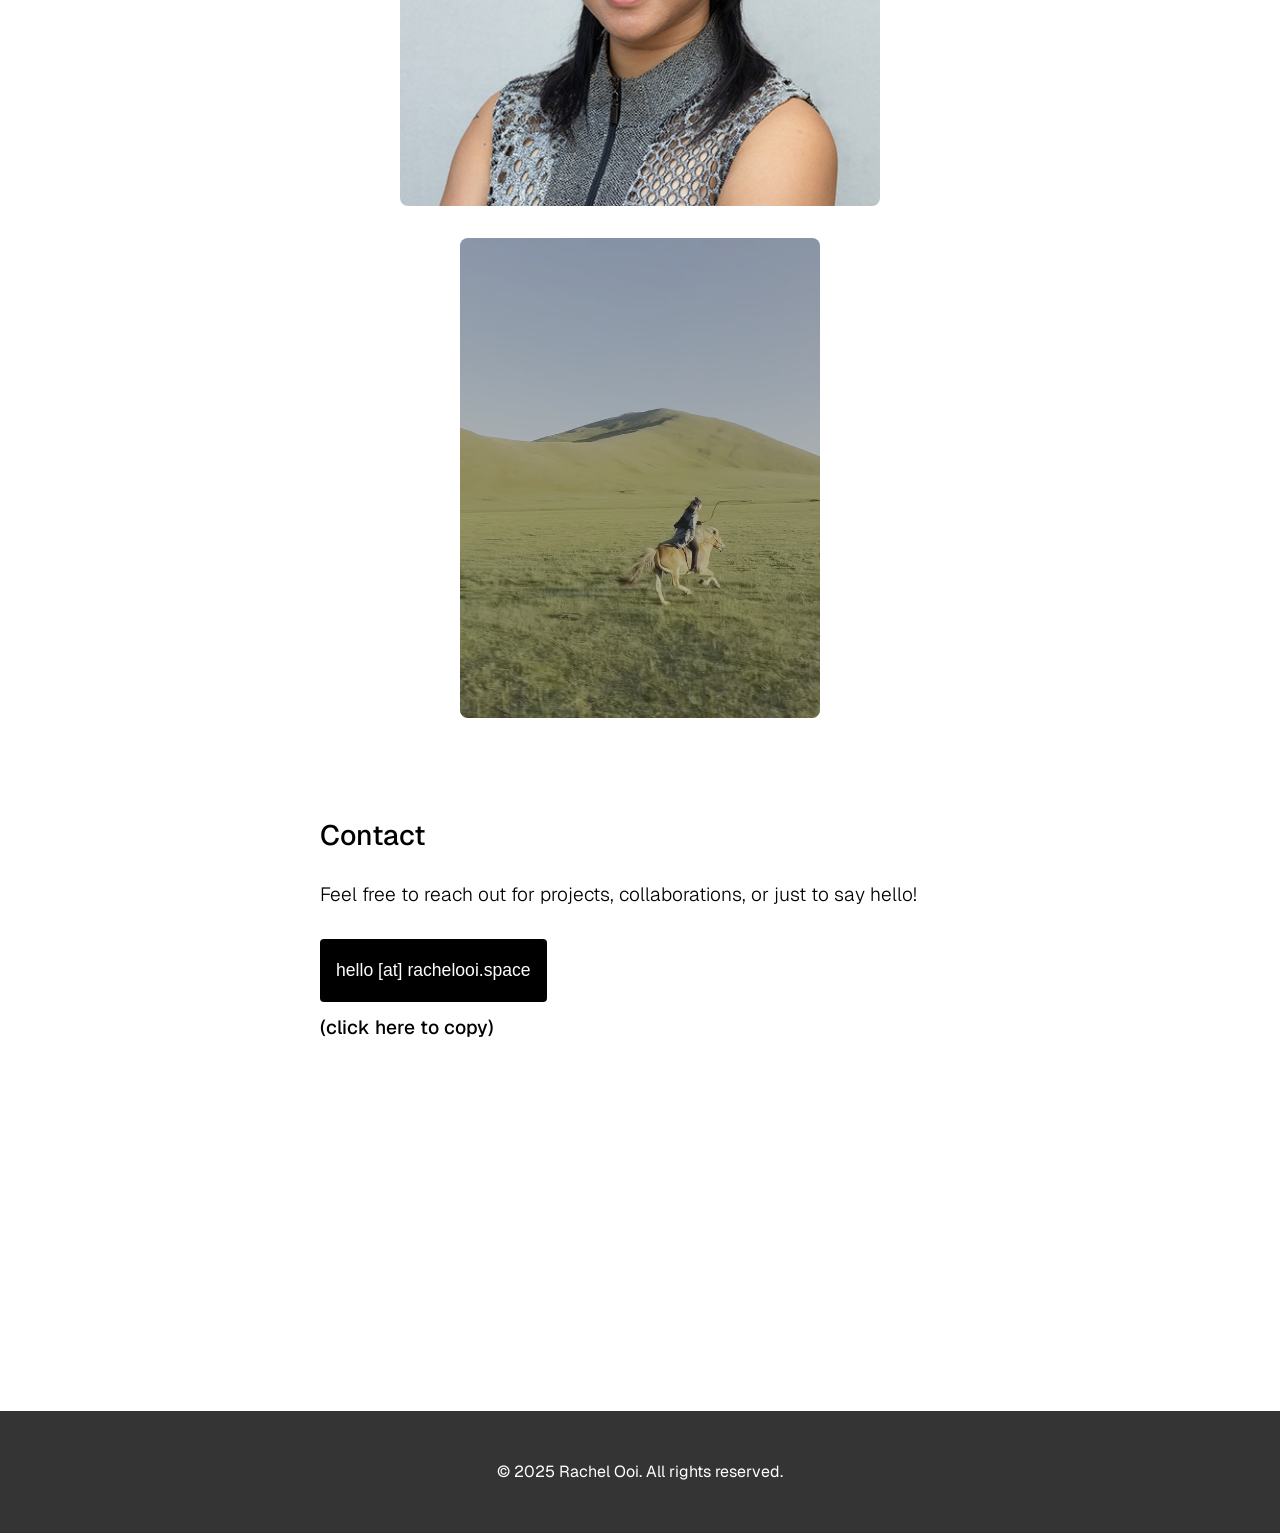
==== commit df3ae169: "Edit text" ====
--- a/about.html
+++ b/about.html
@@ -26,7 +26,7 @@
         <br>
         <p>Through systems thinking and strategic communication—underpinned by efficient information architecture and knowledge management—I operationalise complex ideas into actionable strategies and powerful narratives. This holistic approach is grounded in my academic training: I hold a Master of Environmental Management from the Yale School of Environment and a Bachelor of Arts (Honours) in Environmental Studies from Yale-NUS College.</p>
         <br>
-        <p>Outside of work, I am a multidisciplinary creator and a lifelong learner. My passion for building and making extends to photography, illustration, pole dance, sewing clothes, crafting jewelry, horse archery, and coding (I designed and built this website). I speak four languages—English, Mandarin Chinese, French, and Spanish—at varying levels of proficiency. I enjoy the challenge of metabolising knowledge and reconstituting it in novel ways; to me, it is creation itself, the miracle at the heart of life on this wondrous planet.</p>
+        <p>Outside of work, I am a multidisciplinary creator and a lifelong learner. My passion for building and making extends to photography, illustration, dance, sewing clothes, crafting jewelry, horse archery, and coding (I designed and built this website). I speak four languages—English, Mandarin Chinese, French, and Spanish—at varying levels of proficiency. I enjoy the challenge of metabolising knowledge and reconstituting it in novel ways; to me, it is creation itself, the miracle at the heart of life on this wondrous planet.</p>
     </section>
 
 
--- a/style.css
+++ b/style.css
@@ -670,7 +670,7 @@
 
 /* Base styles for the about-media section */
 .about-media {
-    padding: 3rem 20%; /* Reduced side padding for smaller screens */
+    padding: 3rem 20%;
     display: flex;
     justify-content: space-evenly;
     align-items: center;
@@ -830,6 +830,23 @@
     transform: scale(1.2);
 }
 
+/* Project Page document embed */
+
+.document-container {
+    width: 800px;
+    margin: 0 auto;
+    border: 1px solid #e0e0e0;
+    border-radius: 8px;
+    overflow: hidden;
+    box-shadow: 0 2px 10px rgba(0,0,0,0.1);
+    margin-bottom: 15%;
+}
+
+.responsive-iframe {
+    width: 100%;
+    height: 600px;
+    display: block;
+}
 
 /*
 .social-links {
@@ -961,10 +978,6 @@
         padding: 4rem 1.5rem;
     }
 
-    .about-media {
-        padding: 4rem 1.5rem;
-    }
-
     .carousel-container {
         width: 90%;
         margin: 0 auto 10% auto;
@@ -997,12 +1010,39 @@
     }
 
     .about-media {
-        padding: 2rem 5%; /* Further reduce padding */
+        padding: 2rem 1.5rem;
         flex-direction: column; /* Stack items vertically */
     }
     
     .headshot-container, 
     .video-container {
-        max-width: 80%; /* Allow containers to be a bit smaller on mobile */
-    }
-}
+        max-width: 90%;
+    }
+
+    .video-overlay {
+        opacity: 20%;
+    }
+
+    .document-container {
+        width: 90%;
+    }
+    
+    .responsive-iframe {
+        height: 400px;
+    }
+}
+
+
+/* Fallback for browsers that don't support aspect-ratio property */
+@supports not (aspect-ratio: 3/4) {
+    .video-container {
+        height: 0;
+        padding-bottom: 133.33%; /* 480/360 = 1.3333 (4:3 ratio) */
+    }
+    
+    .gallop-video {
+        position: absolute;
+        top: 0;
+        left: 0;
+    }
+}
